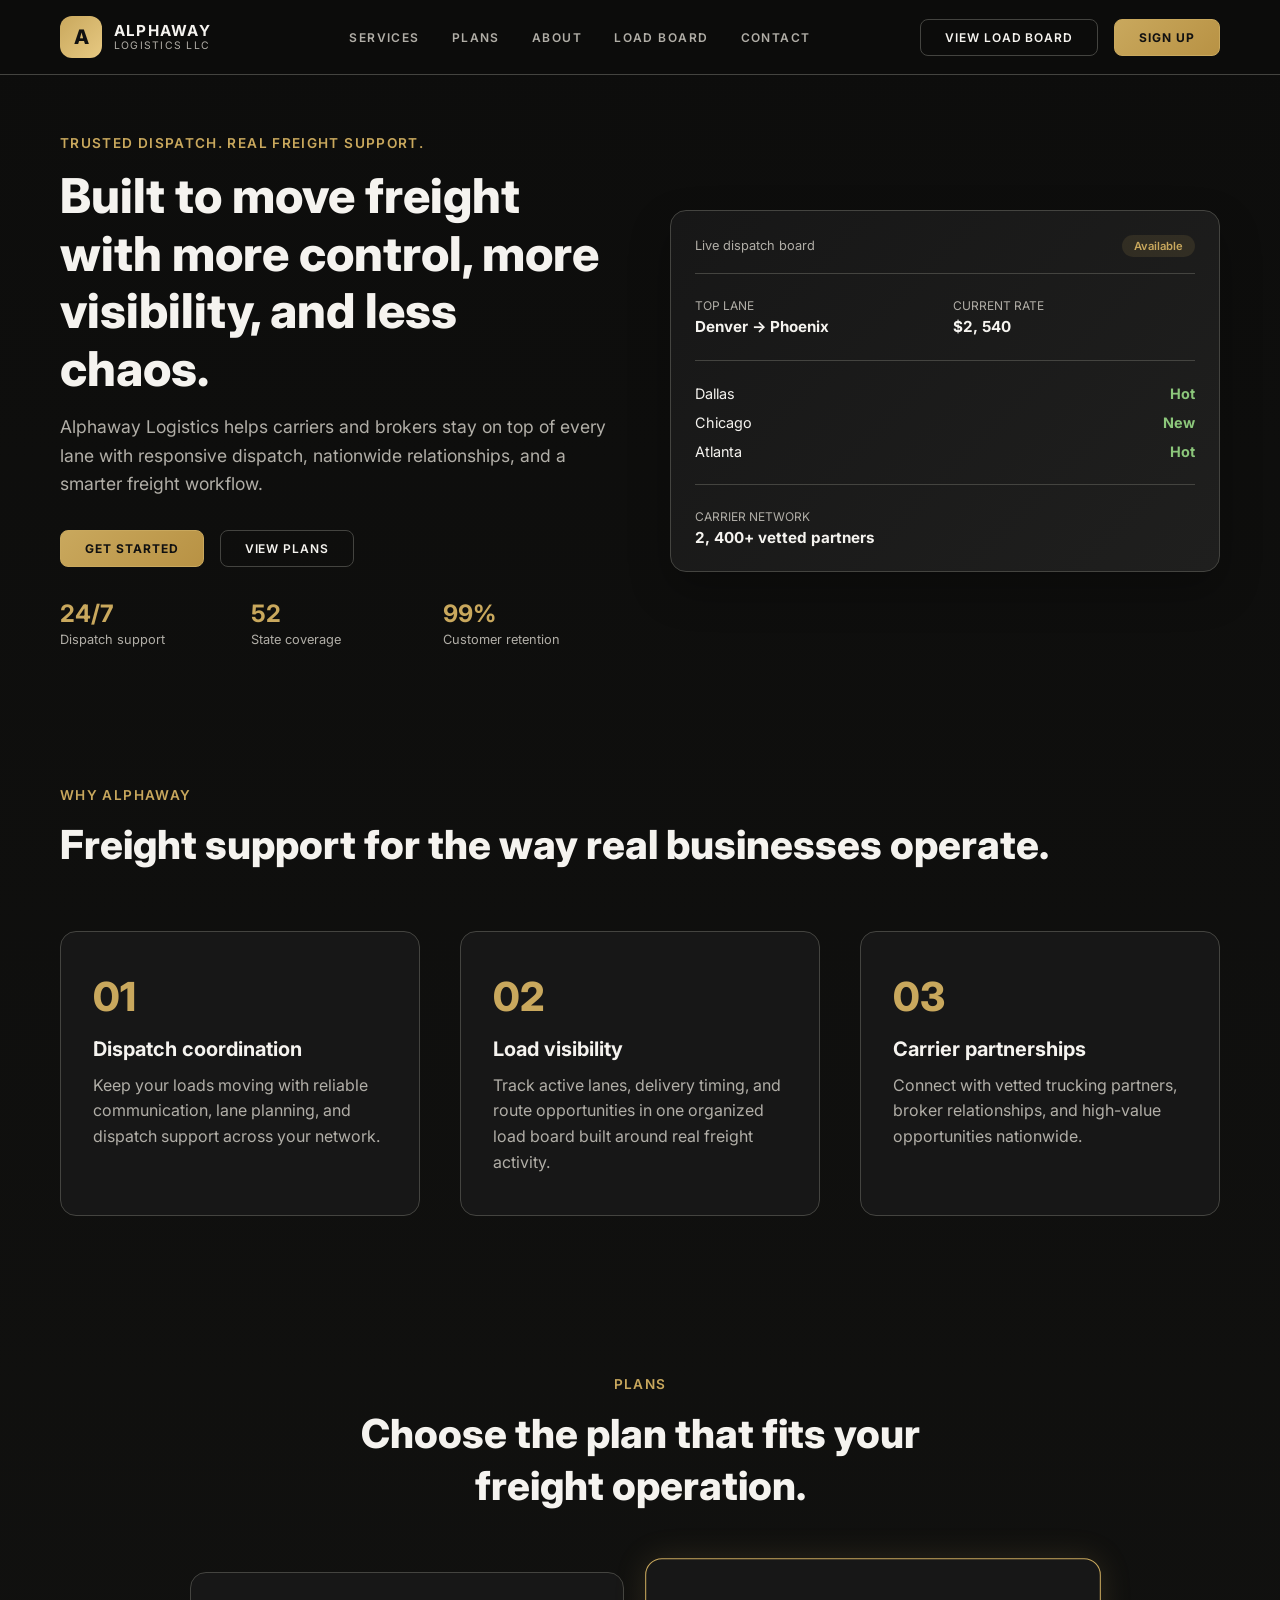
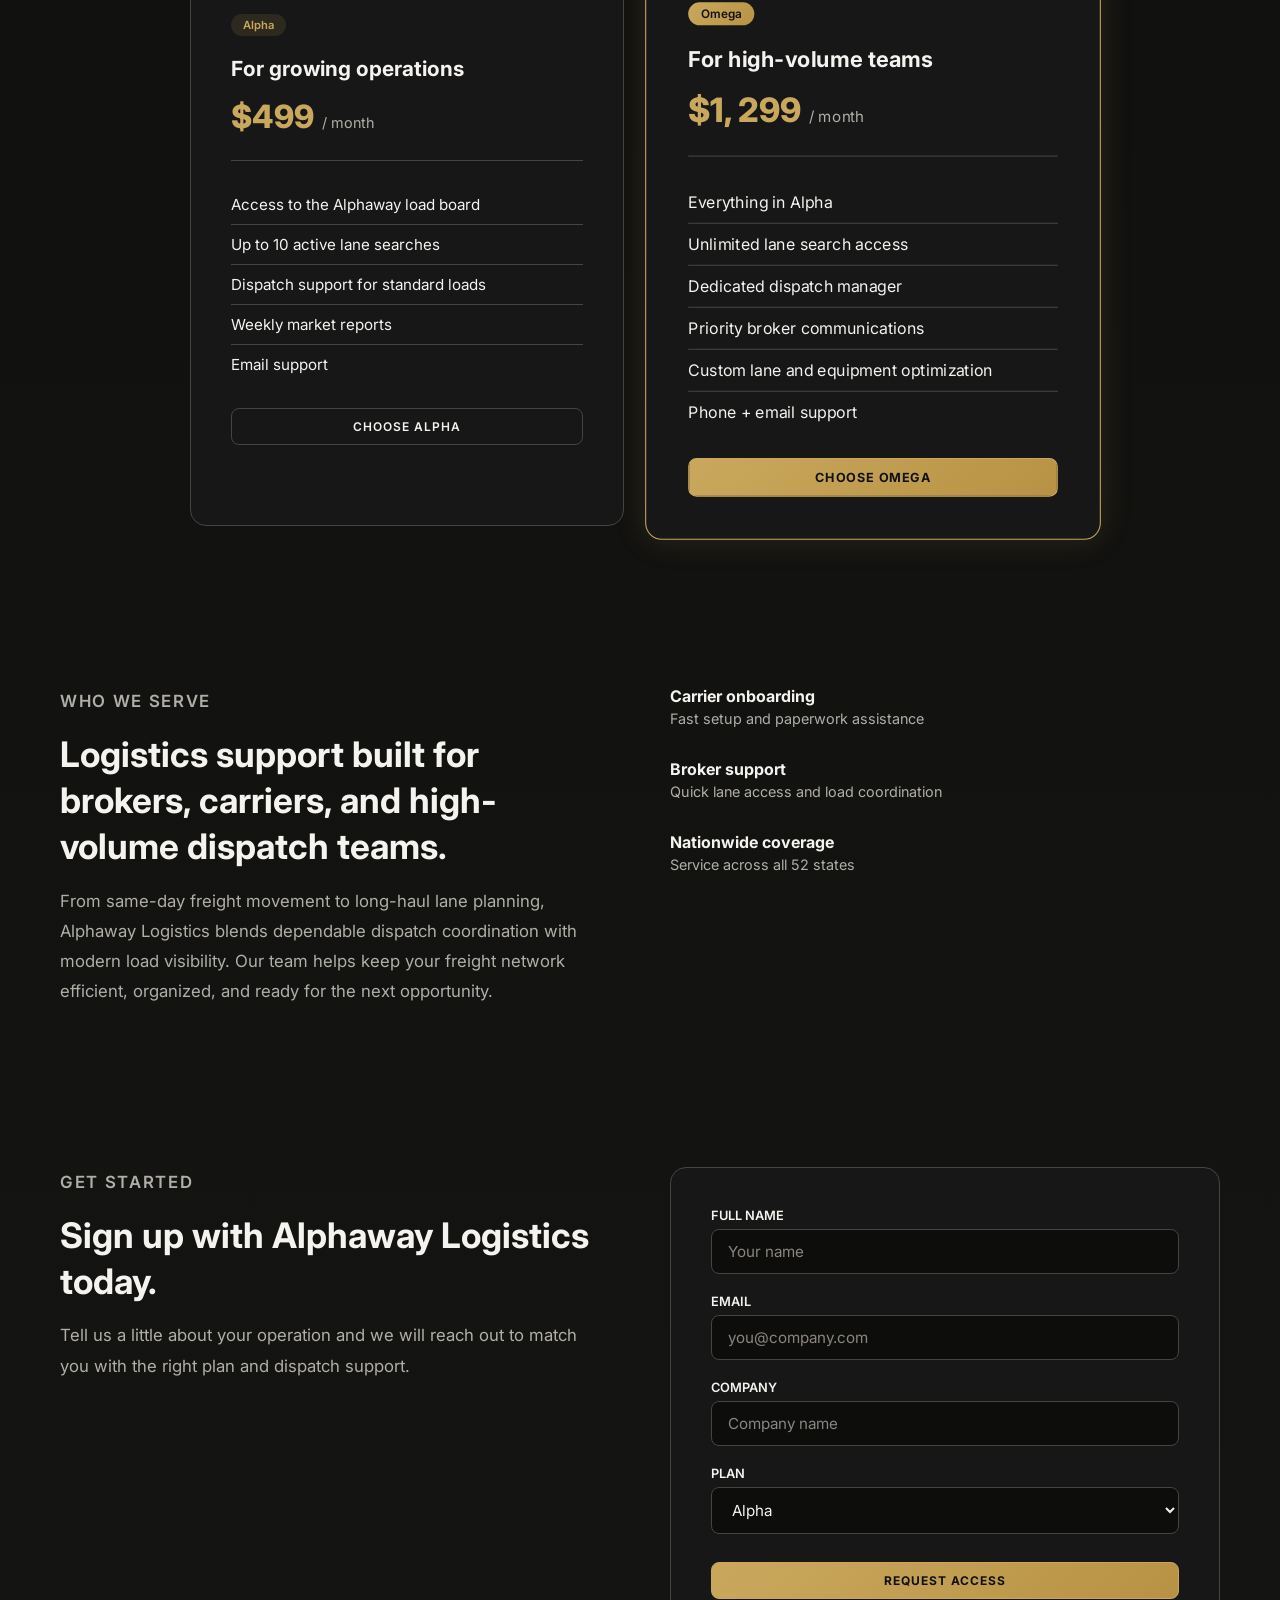
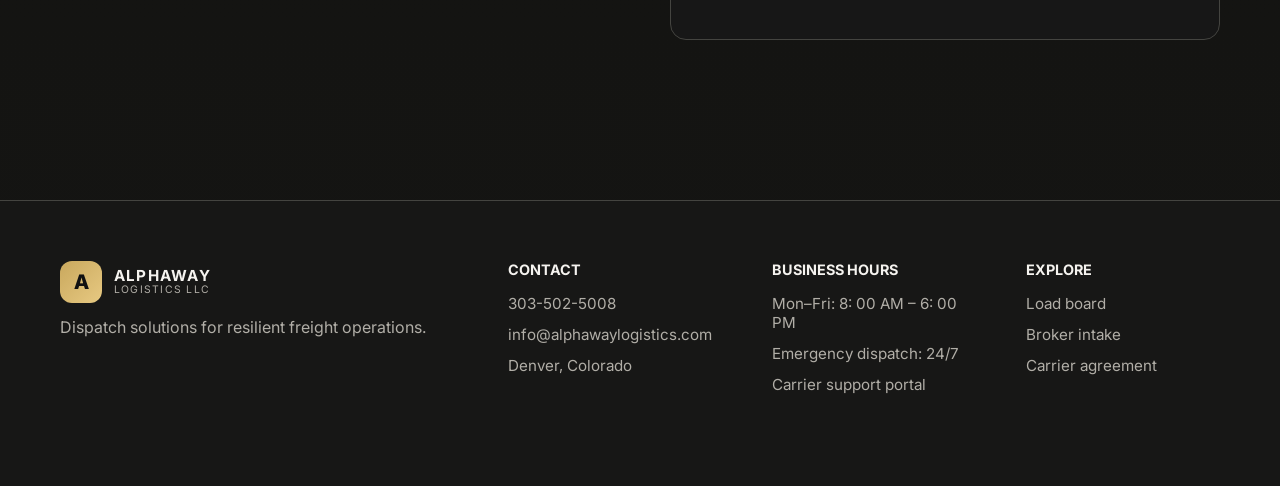
==== index.html @ 6afec43f "Initial commit: Alphaway Logistics website" ====
<!DOCTYPE html>
<html lang="en-US">
<head>
    <meta charset="UTF-8">
    <meta name="viewport" content="width=device-width, initial-scale=1">
    <meta name="description" content="Alphaway Logistics LLC helps carriers and brokers manage freight, dispatch support, and step-by-step onboarding.">
    <title>Alphaway Logistics LLC | Nationwide Freight &amp; Dispatch</title>
    <link rel="preconnect" href="https://fonts.googleapis.com/">
    <link rel="preconnect" href="https://fonts.gstatic.com/" crossorigin="">
    <link href="https://fonts.googleapis.com/css2?family=Inter:wght@300;400;500;600;700;800&display=swap" rel="stylesheet">
    <link rel="stylesheet" href="./css/style.css">
    <script src="./js/script.js" defer=""></script>
</head>
<body class="home-page">
    <header class="site-header">
        <div class="container nav-wrap">
            <a class="brand" href="/" aria-label="Alphaway Home">
                <span class="brand-mark">A</span>
                <span class="brand-copy">
                    <span class="brand-name">Alphaway</span>
                    <small>Logistics LLC</small>
                </span>
            </a>

            <nav class="site-nav" aria-label="Main site navigation">
                <a href="#services">Services</a>
                <a href="#plans">Plans</a>
                <a href="#about">About</a>
                <a href="./loadboard.html">Load board</a>
                <a href="#contact">Contact</a>
            </nav>

            <div class="nav-actions">
                <a class="ghost-button" href="./loadboard.html">View load board</a>
                <a class="primary-button" href="#signup">Sign up</a>
            </div>
        </div>
    </header>

    <main>
        <section class="hero">
            <div class="container hero-grid">
                <div class="hero-copy">
                    <p class="eyebrow">Trusted dispatch. Real freight support.</p>
                    <h1>Built to move freight with more control, more visibility, and less chaos.</h1>
                    <p class="hero-subtitle">Alphaway Logistics helps carriers and brokers stay on top of every lane with responsive dispatch, nationwide relationships, and a smarter freight workflow.</p>
                    <div class="cta-row">
                        <a class="primary-button" href="#signup">Get started</a>
                        <a class="ghost-button" href="#plans">View plans</a>
                    </div>
                    <ul class="hero-metrics">
                        <li><strong>24/7</strong><span>Dispatch support</span></li>
                        <li><strong>52</strong><span>State coverage</span></li>
                        <li><strong>99%</strong><span>Customer retention</span></li>
                    </ul>
                </div>

                <div class="hero-panel">
                    <div class="panel-topbar">
                        <span>Live dispatch board</span>
                        <span class="status-pill">Available</span>
                    </div>
                    <div class="route-summary">
                        <div>
                            <span>Top lane</span>
                            <strong>Denver → Phoenix</strong>
                        </div>
                        <div>
                            <span>Current rate</span>
                            <strong>$2,
540</strong>
                        </div>
                    </div>
                    <div class="mini-lane-list">
                        <div><span>Dallas</span><strong>Hot</strong></div>
                        <div><span>Chicago</span><strong>New</strong></div>
                        <div><span>Atlanta</span><strong>Hot</strong></div>
                    </div>
                    <div class="panel-footer">
                        <span>Carrier network</span>
                        <strong>2,
400+ vetted partners</strong>
                    </div>
                </div>
            </div>
        </section>

        <section id="services" class="section-pad feature-section">
            <div class="container">
                <div class="section-heading">
                    <p class="eyebrow">Why Alphaway</p>
                    <h2>Freight support for the way real businesses operate.</h2>
                </div>

                <div class="feature-grid">
                    <article class="feature-card">
                        <div class="feature-icon">01</div>
                        <h3>Dispatch coordination</h3>
                        <p>Keep your loads moving with reliable communication, lane planning, and dispatch support across your network.</p>
                    </article>
                    <article class="feature-card">
                        <div class="feature-icon">02</div>
                        <h3>Load visibility</h3>
                        <p>Track active lanes, delivery timing, and route opportunities in one organized load board built around real freight activity.</p>
                    </article>
                    <article class="feature-card">
                        <div class="feature-icon">03</div>
                        <h3>Carrier partnerships</h3>
                        <p>Connect with vetted trucking partners, broker relationships, and high-value opportunities nationwide.</p>
                    </article>
                </div>
            </div>
        </section>

        <section id="plans" class="section-pad pricing-section">
            <div class="container">
                <div class="section-heading centered">
                    <p class="eyebrow">Plans</p>
                    <h2>Choose the plan that fits your freight operation.</h2>
                </div>

                <div class="pricing-grid">
                    <article class="pricing-card">
                        <div class="pricing-header">
                            <span class="plan-tag">Alpha</span>
                            <h3>For growing operations</h3>
                            <div class="price-row"><span class="price">$499</span><span class="period">/ month</span></div>
                        </div>
                        <ul>
                            <li>Access to the Alphaway load board</li>
                            <li>Up to 10 active lane searches</li>
                            <li>Dispatch support for standard loads</li>
                            <li>Weekly market reports</li>
                            <li>Email support</li>
                        </ul>
                        <a class="ghost-button wide" href="#signup">Choose Alpha</a>
                    </article>

                    <article class="pricing-card featured-plan">
                        <div class="pricing-header">
                            <span class="plan-tag featured-tag">Omega</span>
                            <h3>For high-volume teams</h3>
                            <div class="price-row"><span class="price">$1,
299</span><span class="period">/ month</span></div>
                        </div>
                        <ul>
                            <li>Everything in Alpha</li>
                            <li>Unlimited lane search access</li>
                            <li>Dedicated dispatch manager</li>
                            <li>Priority broker communications</li>
                            <li>Custom lane and equipment optimization</li>
                            <li>Phone + email support</li>
                        </ul>
                        <a class="primary-button wide" href="#signup">Choose Omega</a>
                    </article>
                </div>
            </div>
        </section>

        <section id="about" class="section-pad info-section">
            <div class="container split-grid">
                <div>
                    <p class="eyebrow">Who we serve</p>
                    <h2>Logistics support built for brokers, carriers, and high-volume dispatch teams.</h2>
                    <p>From same-day freight movement to long-haul lane planning, Alphaway Logistics blends dependable dispatch coordination with modern load visibility. Our team helps keep your freight network efficient, organized, and ready for the next opportunity.</p>
                </div>

                <div class="mini-list">
                    <div>
                        <strong>Carrier onboarding</strong>
                        <span>Fast setup and paperwork assistance</span>
                    </div>
                    <div>
                        <strong>Broker support</strong>
                        <span>Quick lane access and load coordination</span>
                    </div>
                    <div>
                        <strong>Nationwide coverage</strong>
                        <span>Service across all 52 states</span>
                    </div>
                </div>
            </div>
        </section>

        <section id="signup" class="section-pad signup-section">
            <div class="container signup-grid">
                <div class="signup-copy">
                    <p class="eyebrow">Get started</p>
                    <h2>Sign up with Alphaway Logistics today.</h2>
                    <p>Tell us a little about your operation and we will reach out to match you with the right plan and dispatch support.</p>
                </div>

                <form class="signup-form">
                    <label>
                        <span>Full name</span>
                        <input type="text" placeholder="Your name">
                    </label>
                    <label>
                        <span>Email</span>
                        <input type="email" placeholder="you@company.com">
                    </label>
                    <label>
                        <span>Company</span>
                        <input type="text" placeholder="Company name">
                    </label>
                    <label>
                        <span>Plan</span>
                        <select>
                            <option>Alpha</option>
                            <option>Omega</option>
                            <option>Not sure yet</option>
                        </select>
                    </label>
                    <button class="primary-button" type="submit">Request access</button>
                </form>
            </div>
        </section>
    </main>

    <footer id="contact" class="site-footer">
        <div class="container footer-grid">
            <div>
                <a class="brand" href="/" aria-label="Alphaway Home">
                    <span class="brand-mark">A</span>
                    <span class="brand-copy">
                        <span class="brand-name">Alphaway</span>
                        <small>Logistics LLC</small>
                    </span>
                </a>
                <p>Dispatch solutions for resilient freight operations.</p>
            </div>

            <div>
                <h3>Contact</h3>
                <ul>
                    <li><a href="tel:3035025008">303-502-5008</a></li>
                    <li><a href="mailto:info@alphawaylogistics.com">info@alphawaylogistics.com</a></li>
                    <li>Denver, Colorado</li>
                </ul>
            </div>

            <div>
                <h3>Business hours</h3>
                <ul>
                    <li>Mon–Fri: 8: 00 AM – 6: 00 PM</li>
                    <li>Emergency dispatch: 24/7</li>
                    <li><a href="./contact-portal.html">Carrier support portal</a></li>
                </ul>
            </div>

            <div>
                <h3>Explore</h3>
                <ul>
                    <li><a href="./loadboard.html">Load board</a></li>
                    <li><a href="./broker-intake.html">Broker intake</a></li>
                    <li><a href="./carrier-agreement.html">Carrier agreement</a></li>
                </ul>
            </div>
        </div>
    </footer>
</body>
</html>
---- css/style.css ----
:root {
    --bg: #0d0d0c;
    --bg-2: #171716;
    --panel: #171717;
    --panel-alt: #1f1f1e;
    --panel-soft: #242421;
    --line: #444440;
    --text: #f5f3ef;
    --muted: #b1aea7;
    --muted-2: #8a857f;
    --accent: #c9a85d;
    --accent-strong: #b89244;
    --accent-soft: rgba(201, 168, 93, 0.12);
    --success: #8cc77b;
    --shadow: 0 18px 40px rgba(0, 0, 0, 0.28);
}

* {
    box-sizing: border-box;
}

html {
    scroll-behavior: smooth;
}

body {
    margin: 0;
    font-family: 'Inter', sans-serif;
    background: linear-gradient(180deg, #0d0d0c 0%, #151513 100%);
    color: var(--text);
}

button,
input,
select {
    font: inherit;
}

a {
    color: inherit;
    text-decoration: none;
}

.container {
    max-width: 1200px;
    margin: 0 auto;
    padding: 0 20px;
}

/* Header & Navigation */
.site-header {
    position: sticky;
    top: 0;
    z-index: 100;
    background: rgba(13, 13, 12, 0.95);
    border-bottom: 1px solid var(--line);
    backdrop-filter: blur(10px);
}

.nav-wrap {
    display: flex;
    align-items: center;
    justify-content: space-between;
    gap: 40px;
    padding: 16px 20px;
}

.brand {
    display: flex;
    align-items: center;
    gap: 12px;
    min-width: 180px;
    flex-shrink: 0;
}

.brand-mark {
    width: 42px;
    height: 42px;
    display: grid;
    place-items: center;
    border-radius: 12px;
    background: linear-gradient(135deg, var(--accent), #e7c982);
    color: #111111;
    font-size: 1.25rem;
    font-weight: 800;
    flex-shrink: 0;
}

.brand-copy {
    display: flex;
    flex-direction: column;
    line-height: 1.1;
}

.brand-name {
    font-size: 0.95rem;
    font-weight: 700;
    letter-spacing: 0.08em;
    text-transform: uppercase;
}

.brand-copy small {
    font-size: 0.65rem;
    color: var(--muted);
    letter-spacing: 0.12em;
    text-transform: uppercase;
}

.site-nav {
    display: flex;
    gap: 32px;
    flex: 1;
    justify-content: center;
}

.site-nav a {
    font-size: 0.75rem;
    font-weight: 600;
    letter-spacing: 0.12em;
    text-transform: uppercase;
    color: var(--muted);
    transition: color 0.3s ease;
}

.site-nav a:hover {
    color: var(--text);
}

.nav-actions {
    display: flex;
    gap: 16px;
    flex-shrink: 0;
}

/* Buttons */
.ghost-button,
.primary-button {
    padding: 10px 24px;
    border: 1px solid var(--line);
    border-radius: 8px;
    font-size: 0.75rem;
    font-weight: 600;
    letter-spacing: 0.08em;
    text-transform: uppercase;
    cursor: pointer;
    transition: all 0.3s ease;
    display: inline-block;
    text-align: center;
}

.ghost-button {
    background: transparent;
    color: var(--text);
}

.ghost-button:hover {
    background: var(--panel);
    border-color: var(--accent);
}

.primary-button {
    background: linear-gradient(135deg, var(--accent), var(--accent-strong));
    color: #111111;
    border-color: var(--accent);
    font-weight: 700;
}

.primary-button:hover {
    transform: translateY(-2px);
    box-shadow: 0 8px 24px rgba(201, 168, 93, 0.25);
}

.primary-button.wide,
.ghost-button.wide {
    width: 100%;
    display: block;
}

/* Hero Section */
.hero {
    padding: 60px 0;
}

.hero-grid {
    display: grid;
    grid-template-columns: 1fr 1fr;
    gap: 60px;
    align-items: center;
}

.hero-copy h1 {
    font-size: 3rem;
    line-height: 1.2;
    margin: 16px 0;
    font-weight: 800;
}

.eyebrow {
    font-size: 0.85rem;
    color: var(--accent);
    font-weight: 600;
    letter-spacing: 0.1em;
    text-transform: uppercase;
    margin: 0 0 8px 0;
}

.hero-subtitle {
    font-size: 1.1rem;
    color: var(--muted);
    line-height: 1.6;
    margin: 16px 0;
}

.cta-row {
    display: flex;
    gap: 16px;
    margin: 32px 0;
}

.hero-metrics {
    list-style: none;
    padding: 0;
    margin: 32px 0 0 0;
    display: grid;
    grid-template-columns: repeat(3, 1fr);
    gap: 24px;
}

.hero-metrics li {
    display: flex;
    flex-direction: column;
    gap: 4px;
}

.hero-metrics strong {
    font-size: 1.5rem;
    color: var(--accent);
}

.hero-metrics span {
    font-size: 0.8rem;
    color: var(--muted);
}

/* Hero Panel */
.hero-panel {
    background: linear-gradient(135deg, var(--panel) 0%, var(--panel-alt) 100%);
    border: 1px solid var(--line);
    border-radius: 16px;
    padding: 24px;
    box-shadow: var(--shadow);
}

.panel-topbar {
    display: flex;
    justify-content: space-between;
    align-items: center;
    margin-bottom: 24px;
    padding-bottom: 16px;
    border-bottom: 1px solid var(--line);
    font-size: 0.8rem;
    color: var(--muted);
}

.status-pill {
    background: var(--accent-soft);
    color: var(--accent);
    padding: 4px 12px;
    border-radius: 20px;
    font-weight: 600;
    font-size: 0.7rem;
}

.route-summary {
    display: grid;
    grid-template-columns: 1fr 1fr;
    gap: 16px;
    margin-bottom: 24px;
    padding-bottom: 24px;
    border-bottom: 1px solid var(--line);
}

.route-summary div {
    display: flex;
    flex-direction: column;
    gap: 4px;
}

.route-summary span {
    font-size: 0.75rem;
    color: var(--muted);
    text-transform: uppercase;
}

.route-summary strong {
    font-size: 0.95rem;
}

.mini-lane-list {
    display: flex;
    flex-direction: column;
    gap: 12px;
    margin-bottom: 24px;
    padding-bottom: 24px;
    border-bottom: 1px solid var(--line);
}

.mini-lane-list div {
    display: flex;
    justify-content: space-between;
    align-items: center;
    font-size: 0.9rem;
}

.mini-lane-list strong {
    color: var(--success);
}

.panel-footer {
    display: flex;
    flex-direction: column;
    gap: 4px;
}

.panel-footer span {
    font-size: 0.75rem;
    color: var(--muted);
    text-transform: uppercase;
}

.panel-footer strong {
    font-size: 0.95rem;
}

/* Feature Section */
.section-pad {
    padding: 80px 0;
}

.section-heading {
    margin-bottom: 60px;
}

.section-heading h2 {
    font-size: 2.5rem;
    line-height: 1.3;
    margin: 16px 0 0 0;
    font-weight: 800;
}

.section-heading.centered {
    text-align: center;
    max-width: 600px;
    margin-left: auto;
    margin-right: auto;
}

.feature-grid {
    display: grid;
    grid-template-columns: repeat(auto-fit, minmax(300px, 1fr));
    gap: 40px;
}

.feature-card {
    background: var(--panel);
    border: 1px solid var(--line);
    border-radius: 16px;
    padding: 40px 32px;
    transition: all 0.3s ease;
}

.feature-card:hover {
    border-color: var(--accent);
    transform: translateY(-4px);
}

.feature-icon {
    font-size: 2.5rem;
    font-weight: 800;
    color: var(--accent);
    margin-bottom: 16px;
}

.feature-card h3 {
    font-size: 1.25rem;
    margin: 0 0 12px 0;
}

.feature-card p {
    color: var(--muted);
    line-height: 1.6;
    margin: 0;
}

/* Pricing Section */
.pricing-grid {
    display: grid;
    grid-template-columns: repeat(auto-fit, minmax(320px, 1fr));
    gap: 32px;
    max-width: 900px;
    margin: 0 auto;
}

.pricing-card {
    background: var(--panel);
    border: 1px solid var(--line);
    border-radius: 16px;
    padding: 40px;
    transition: all 0.3s ease;
}

.pricing-card.featured-plan {
    border-color: var(--accent);
    transform: scale(1.05);
    box-shadow: 0 0 30px rgba(201, 168, 93, 0.15);
}

.pricing-card:hover {
    border-color: var(--accent);
}

.pricing-header {
    margin-bottom: 24px;
    padding-bottom: 24px;
    border-bottom: 1px solid var(--line);
}

.plan-tag {
    display: inline-block;
    background: var(--accent-soft);
    color: var(--accent);
    padding: 4px 12px;
    border-radius: 20px;
    font-size: 0.7rem;
    font-weight: 600;
    margin-bottom: 12px;
}

.featured-tag {
    background: linear-gradient(135deg, var(--accent), var(--accent-strong));
    color: #111111;
}

.pricing-card h3 {
    font-size: 1.3rem;
    margin: 8px 0;
}

.price-row {
    display: flex;
    align-items: baseline;
    gap: 8px;
    margin-top: 16px;
}

.price {
    font-size: 2rem;
    font-weight: 800;
    color: var(--accent);
}

.period {
    color: var(--muted);
    font-size: 0.9rem;
}

.pricing-card ul {
    list-style: none;
    padding: 0;
    margin: 0 0 24px 0;
}

.pricing-card li {
    padding: 10px 0;
    border-bottom: 1px solid var(--line);
    font-size: 0.95rem;
    color: var(--text);
}

.pricing-card li:last-child {
    border-bottom: none;
}

/* Info Section */
.split-grid {
    display: grid;
    grid-template-columns: 1fr 1fr;
    gap: 60px;
    align-items: start;
}

.split-grid h2 {
    font-size: 2.2rem;
    line-height: 1.3;
    margin: 16px 0;
}

.split-grid p {
    color: var(--muted);
    line-height: 1.8;
    margin: 0;
    font-size: 1.05rem;
}

.mini-list {
    display: flex;
    flex-direction: column;
    gap: 32px;
}

.mini-list div {
    display: flex;
    flex-direction: column;
    gap: 4px;
}

.mini-list strong {
    font-size: 1rem;
    color: var(--text);
}

.mini-list span {
    font-size: 0.9rem;
    color: var(--muted);
}

/* Signup Section */
.signup-grid {
    display: grid;
    grid-template-columns: 1fr 1fr;
    gap: 60px;
    align-items: start;
}

.signup-copy h2 {
    font-size: 2.2rem;
    line-height: 1.3;
    margin: 16px 0;
}

.signup-copy p {
    color: var(--muted);
    line-height: 1.8;
    margin: 0;
    font-size: 1.05rem;
}

.signup-form {
    display: flex;
    flex-direction: column;
    gap: 20px;
    background: var(--panel);
    border: 1px solid var(--line);
    border-radius: 16px;
    padding: 40px;
}

.signup-form label {
    display: flex;
    flex-direction: column;
    gap: 6px;
}

.signup-form span {
    font-size: 0.8rem;
    font-weight: 600;
    text-transform: uppercase;
    color: var(--text);
}

.signup-form input,
.signup-form select {
    background: var(--bg);
    border: 1px solid var(--line);
    border-radius: 8px;
    padding: 12px 16px;
    color: var(--text);
    font-size: 0.95rem;
    transition: all 0.3s ease;
}

.signup-form input:focus,
.signup-form select:focus {
    outline: none;
    border-color: var(--accent);
    box-shadow: 0 0 0 3px rgba(201, 168, 93, 0.1);
}

.signup-form input::placeholder {
    color: var(--muted-2);
}

.signup-form button {
    margin-top: 8px;
}

/* Footer */
.site-footer {
    background: var(--bg-2);
    border-top: 1px solid var(--line);
    padding: 60px 0 40px;
    margin-top: 80px;
}

.footer-grid {
    display: grid;
    grid-template-columns: 2fr 1fr 1fr 1fr;
    gap: 60px;
    margin-bottom: 40px;
}

.site-footer h3 {
    font-size: 0.9rem;
    font-weight: 700;
    text-transform: uppercase;
    margin: 0 0 16px 0;
}

.site-footer ul {
    list-style: none;
    padding: 0;
    margin: 0;
}

.site-footer li {
    margin-bottom: 12px;
    font-size: 0.95rem;
    color: var(--muted);
}

.site-footer a {
    transition: color 0.3s ease;
}

.site-footer a:hover {
    color: var(--accent);
}

.site-footer p {
    color: var(--muted);
    line-height: 1.6;
    margin: 12px 0 0 0;
}

/* Responsive */
@media (max-width: 768px) {
    .nav-wrap {
        flex-wrap: wrap;
        gap: 16px;
    }

    .site-nav {
        order: 3;
        flex-basis: 100%;
        gap: 16px;
        justify-content: flex-start;
    }

    .nav-actions {
        flex-basis: 100%;
        order: 4;
    }

    .hero-grid {
        grid-template-columns: 1fr;
        gap: 40px;
    }

    .hero-copy h1 {
        font-size: 2rem;
    }

    .cta-row {
        flex-direction: column;
    }

    .hero-metrics {
        grid-template-columns: 1fr;
    }

    .split-grid,
    .signup-grid,
    .footer-grid {
        grid-template-columns: 1fr;
        gap: 40px;
    }

    .pricing-card.featured-plan {
        transform: scale(1);
    }

    .section-heading h2 {
        font-size: 1.8rem;
    }

    .split-grid h2,
    .signup-copy h2 {
        font-size: 1.8rem;
    }
}
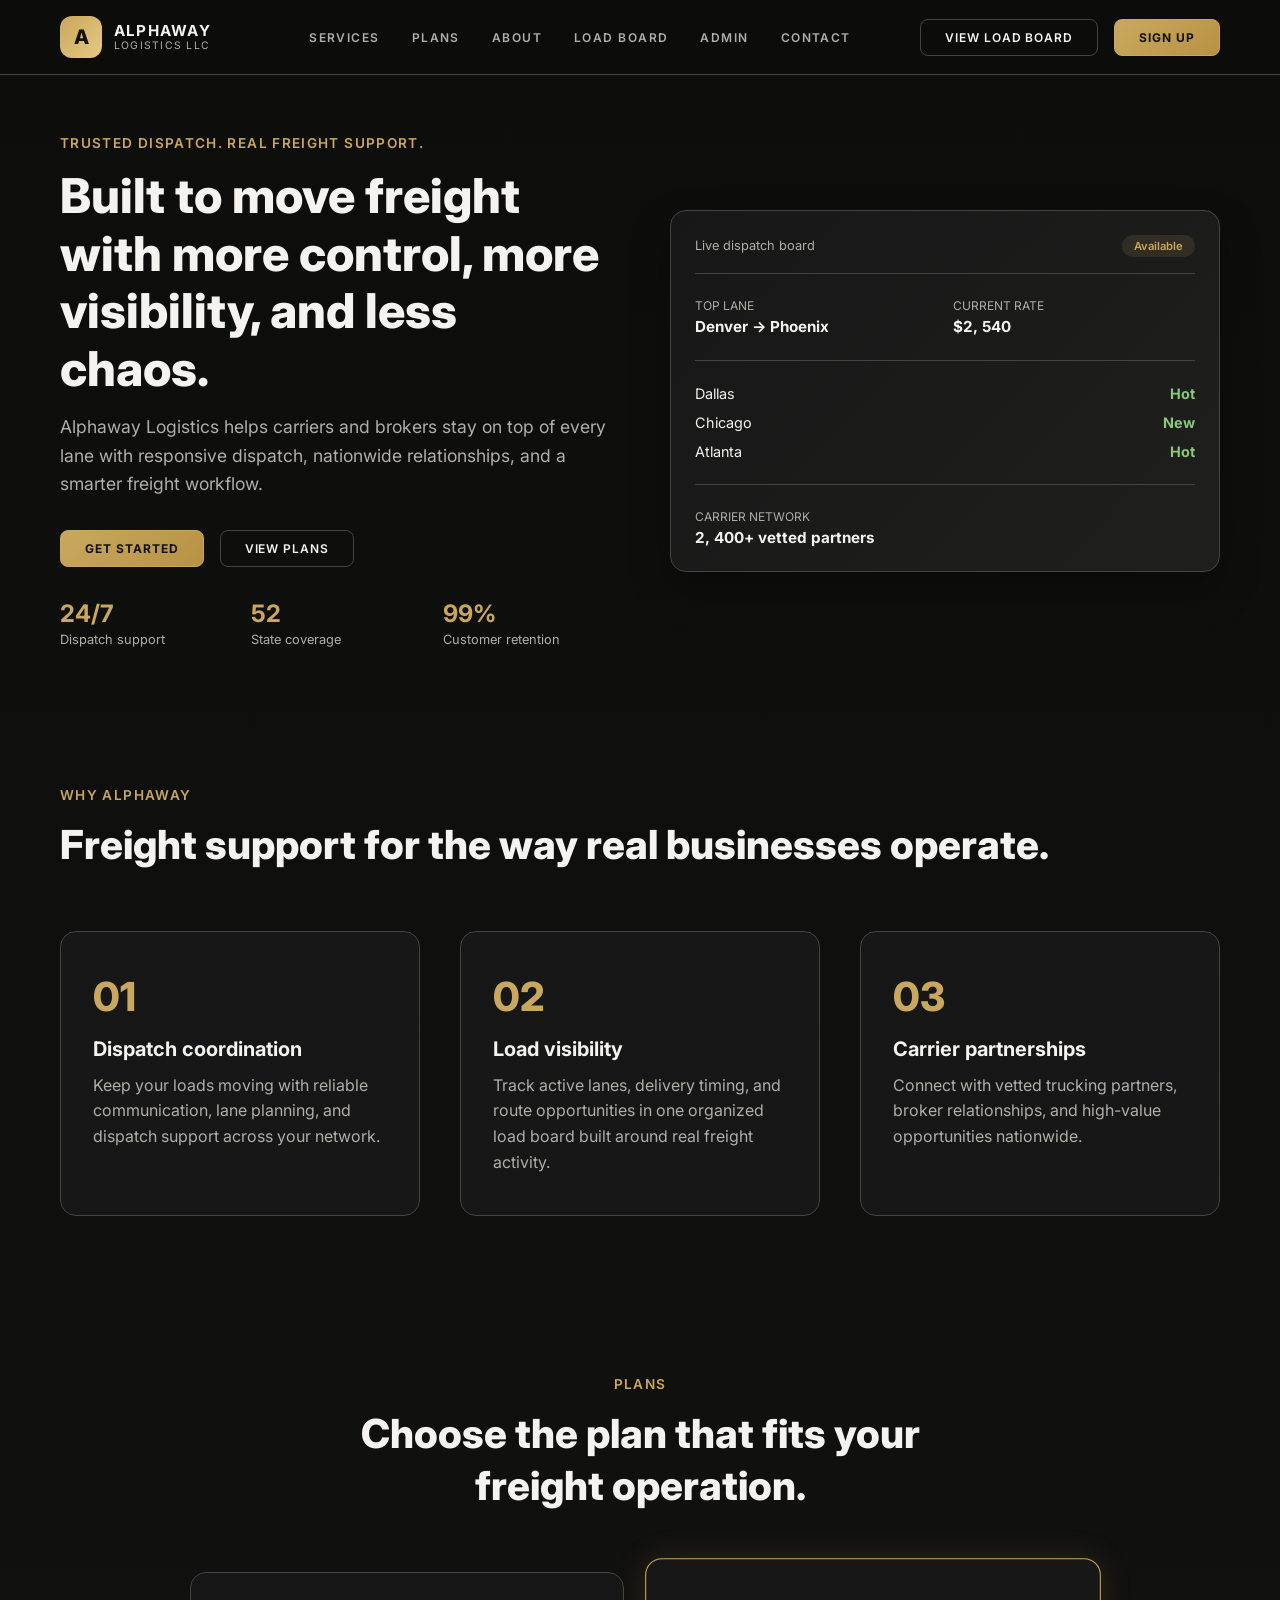
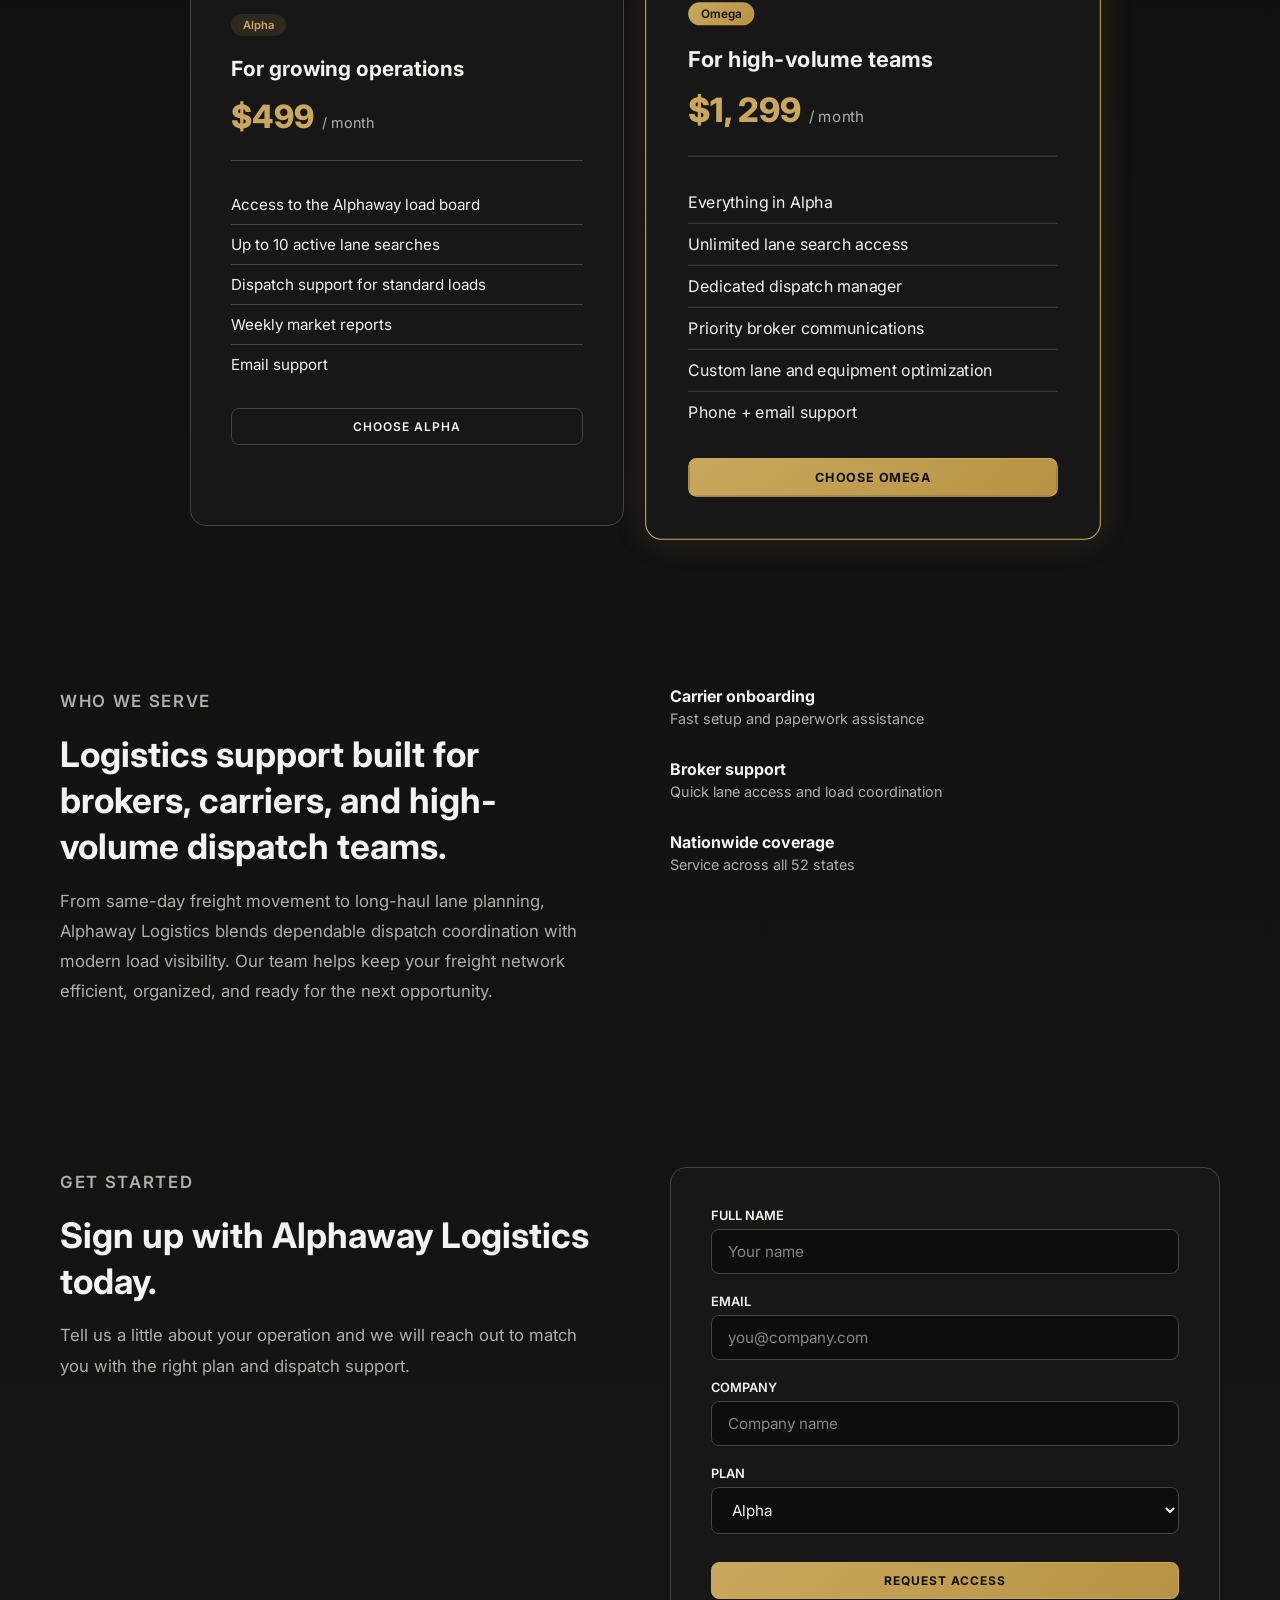
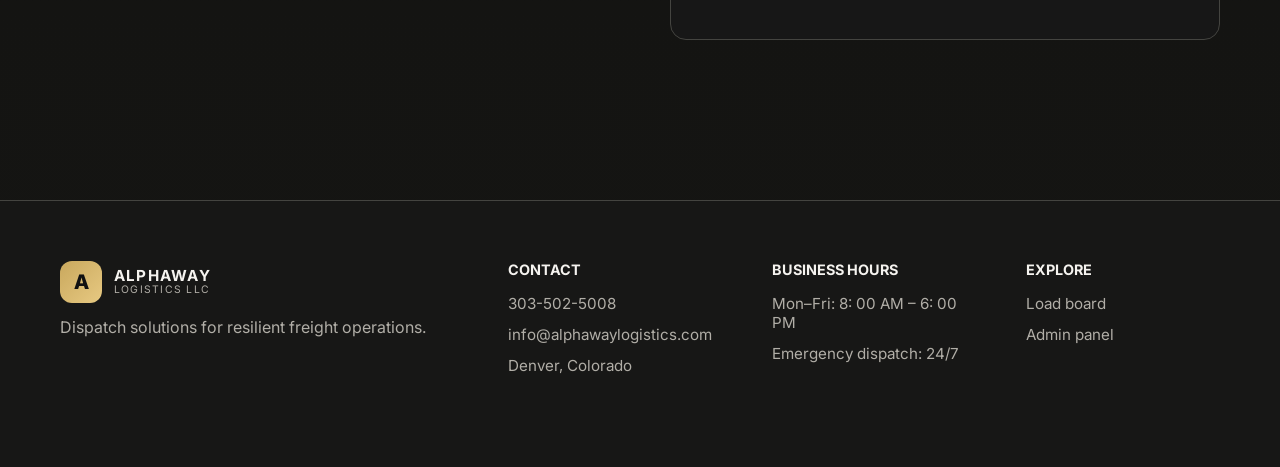
==== commit 2485bd42: "Fix homepage and all links: remove line breaks in prices, add admin navigation, fix footer links" ====
--- a/index.html
+++ b/index.html
@@ -27,6 +27,7 @@
                 <a href="#plans">Plans</a>
                 <a href="#about">About</a>
                 <a href="./loadboard.html">Load board</a>
+                <a href="./admin.html">Admin</a>
                 <a href="#contact">Contact</a>
             </nav>
 
@@ -244,7 +245,6 @@
                 <ul>
                     <li>Mon–Fri: 8: 00 AM – 6: 00 PM</li>
                     <li>Emergency dispatch: 24/7</li>
-                    <li><a href="./contact-portal.html">Carrier support portal</a></li>
                 </ul>
             </div>
 
@@ -252,8 +252,7 @@
                 <h3>Explore</h3>
                 <ul>
                     <li><a href="./loadboard.html">Load board</a></li>
-                    <li><a href="./broker-intake.html">Broker intake</a></li>
-                    <li><a href="./carrier-agreement.html">Carrier agreement</a></li>
+                    <li><a href="./admin.html">Admin panel</a></li>
                 </ul>
             </div>
         </div>
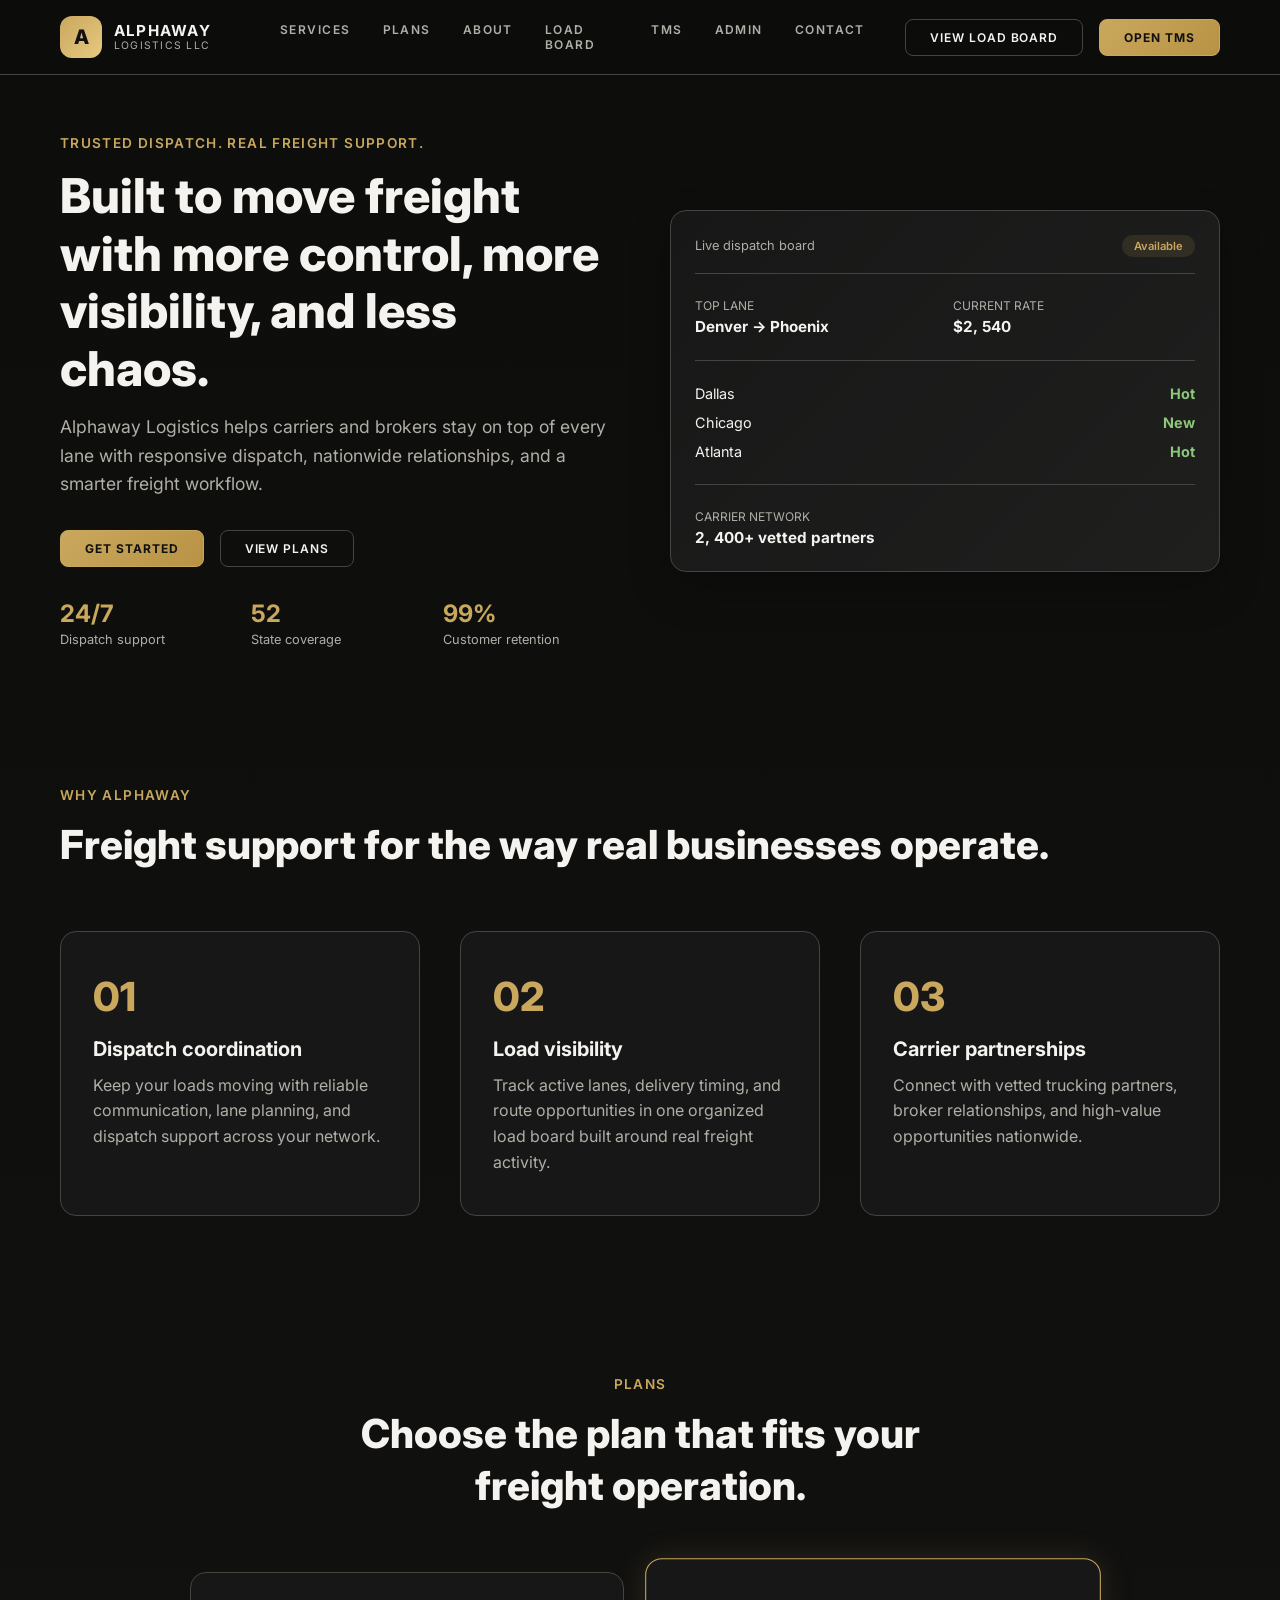
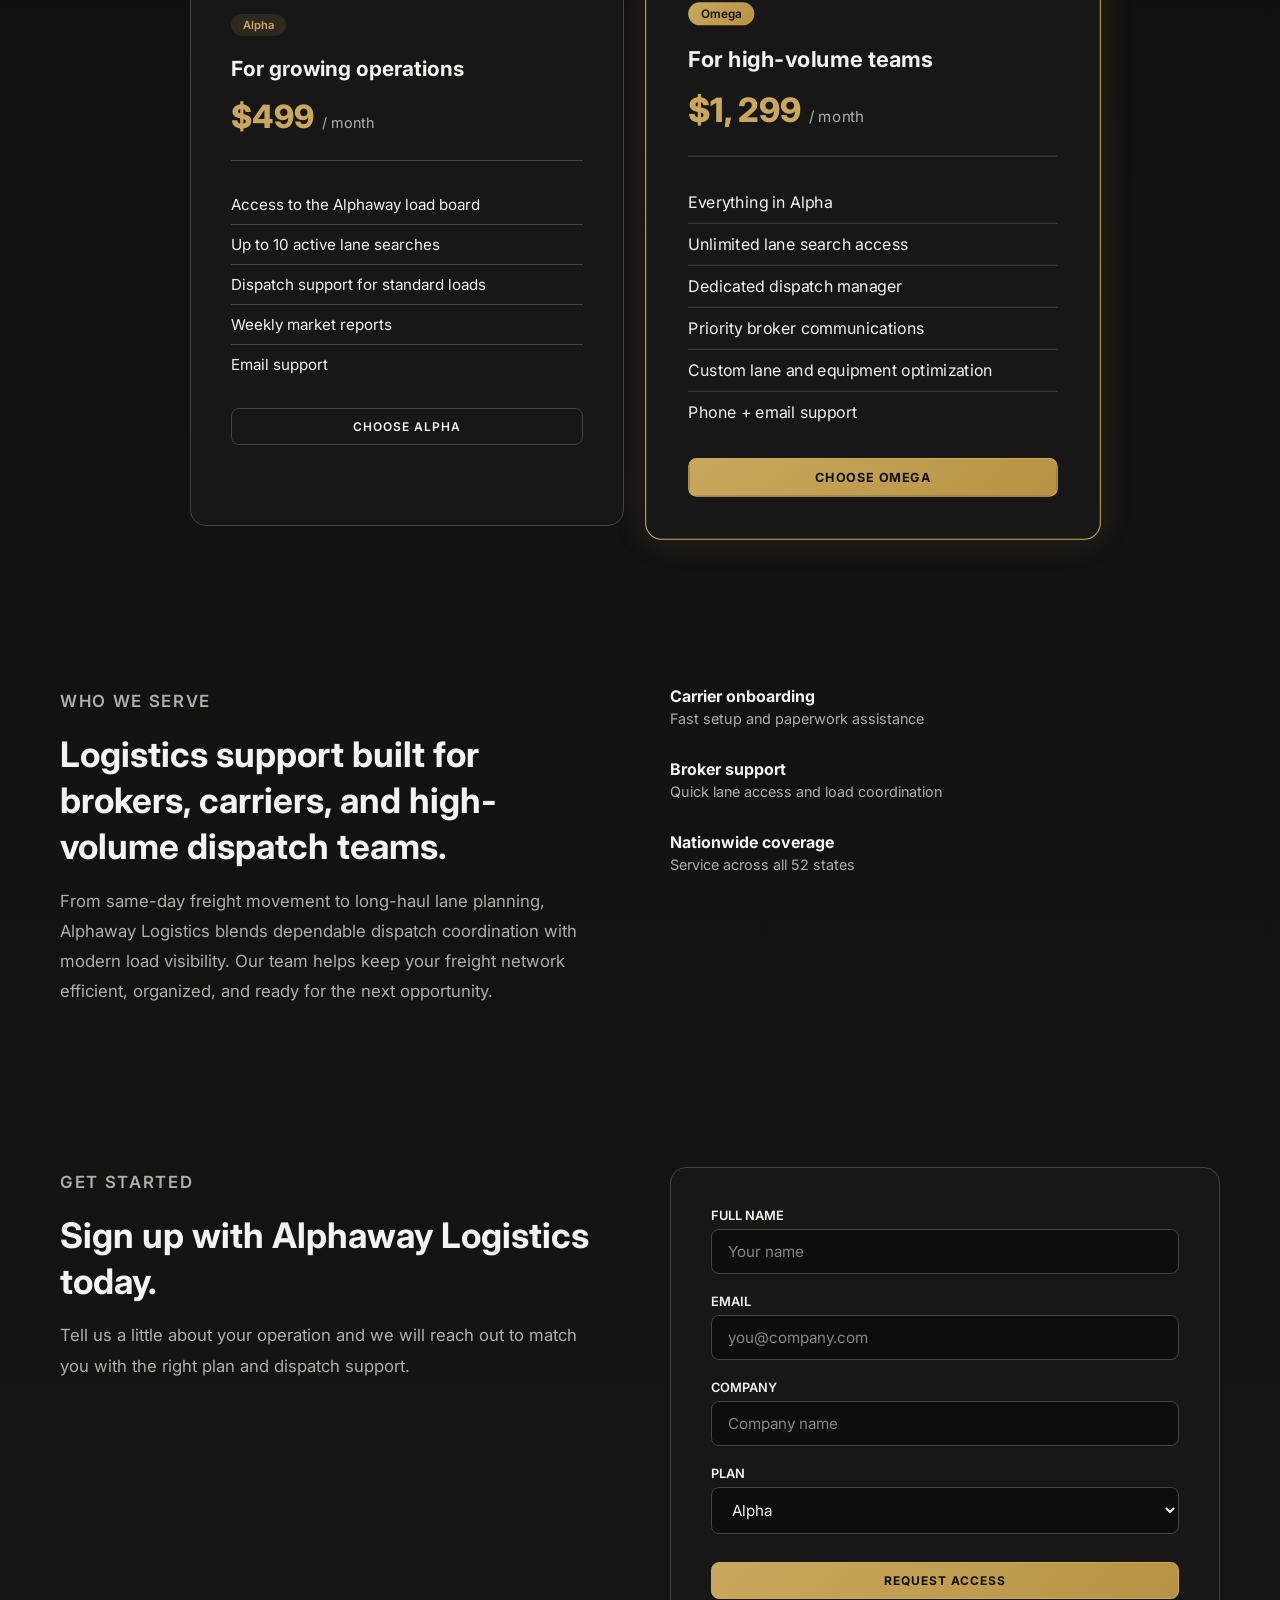
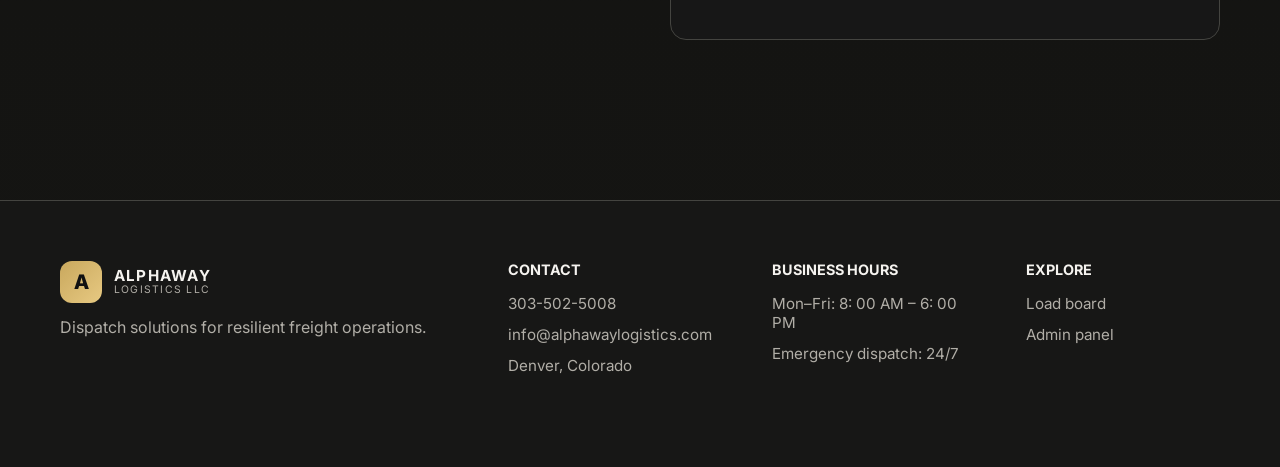
==== commit bbfb8882: "Add TMS dashboard and fix site navigation" ====
--- a/index.html
+++ b/index.html
@@ -27,13 +27,14 @@
                 <a href="#plans">Plans</a>
                 <a href="#about">About</a>
                 <a href="./loadboard.html">Load board</a>
+                <a href="./tms.html">TMS</a>
                 <a href="./admin.html">Admin</a>
                 <a href="#contact">Contact</a>
             </nav>
 
             <div class="nav-actions">
                 <a class="ghost-button" href="./loadboard.html">View load board</a>
-                <a class="primary-button" href="#signup">Sign up</a>
+                <a class="primary-button" href="./tms.html">Open TMS</a>
             </div>
         </div>
     </header>
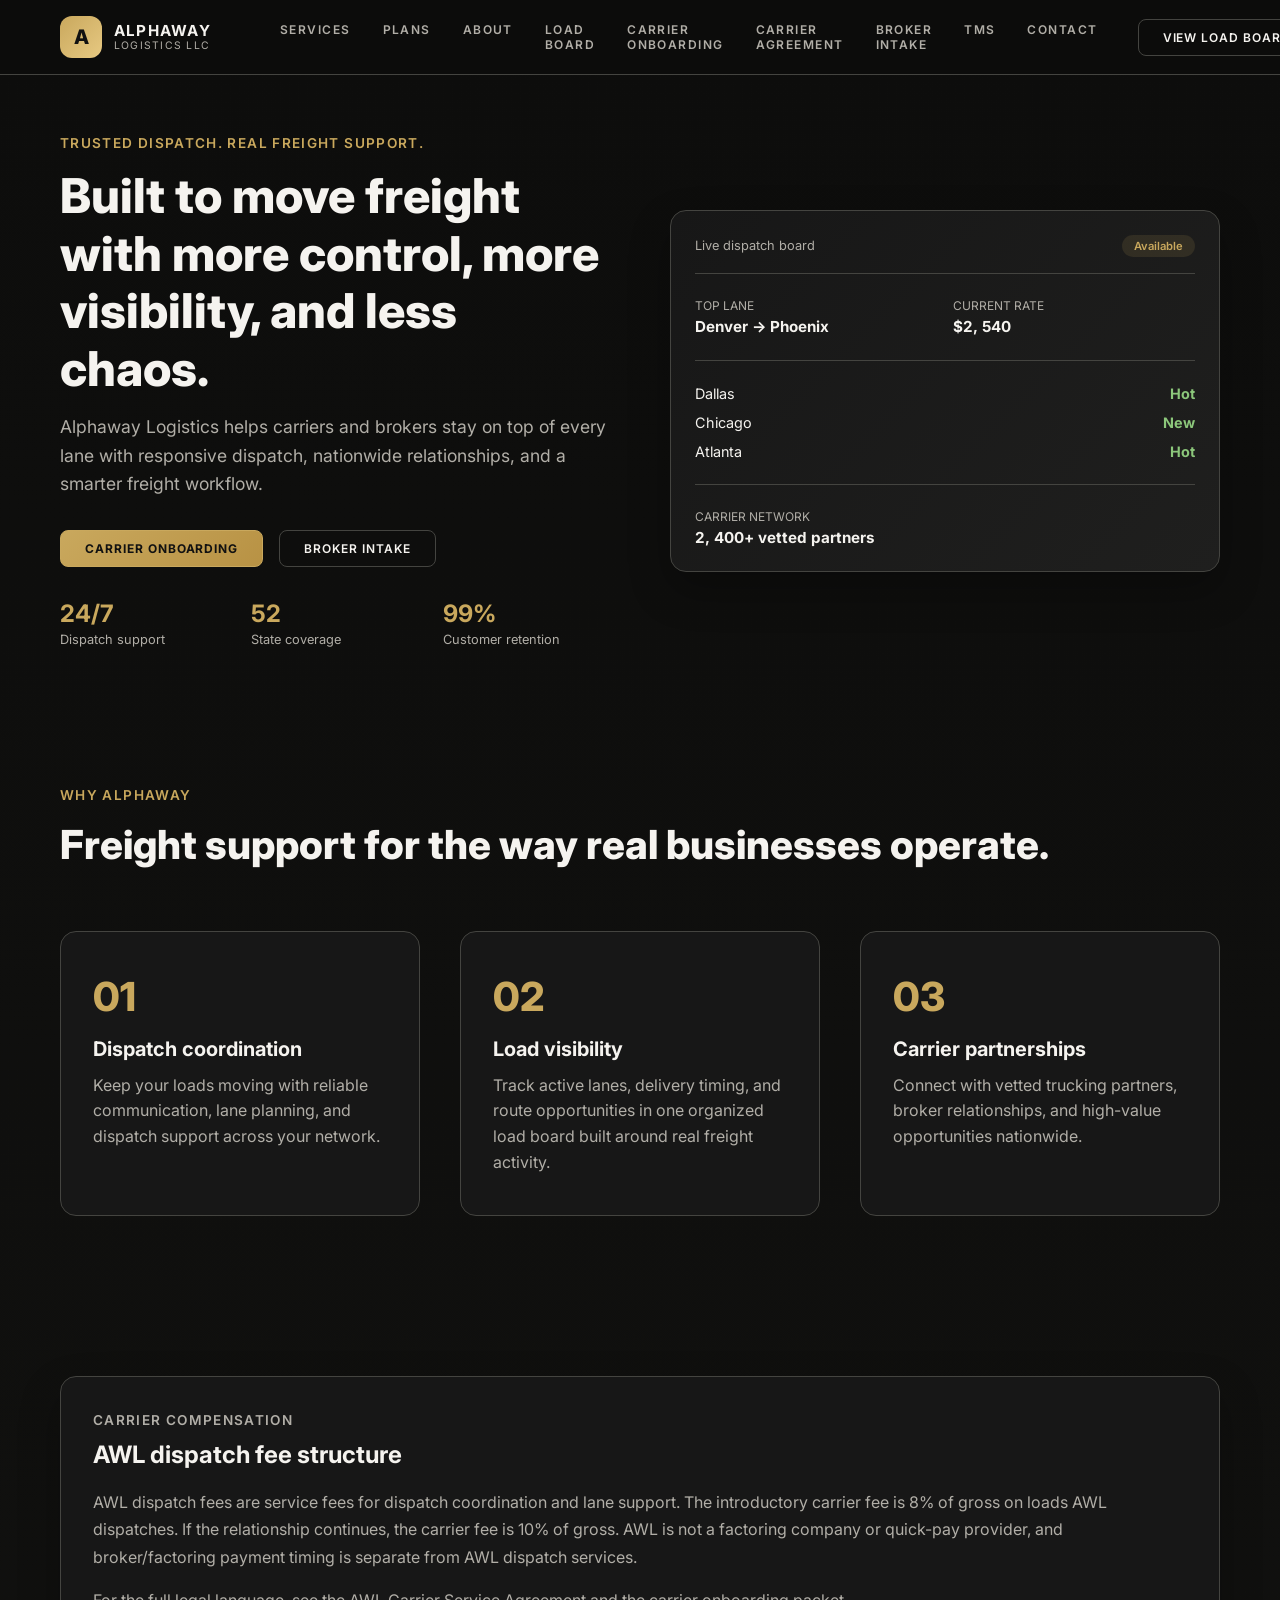
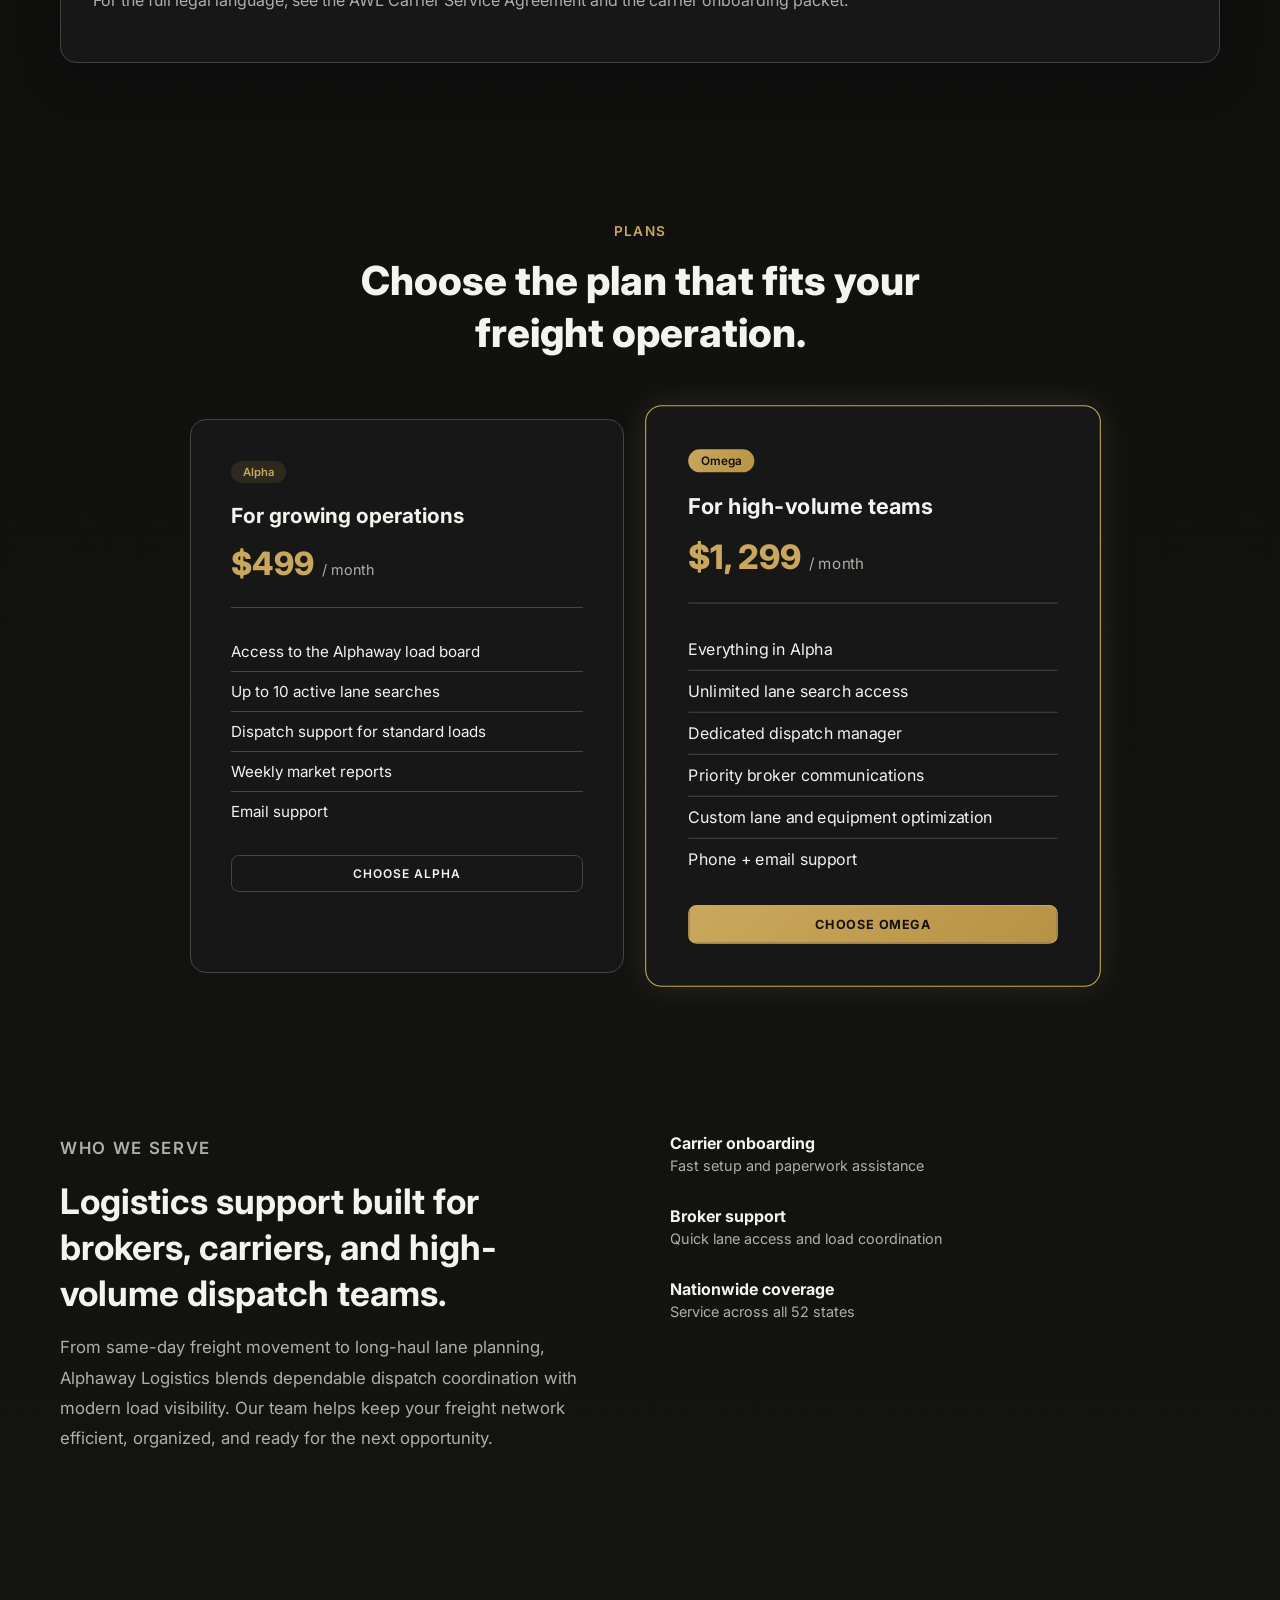
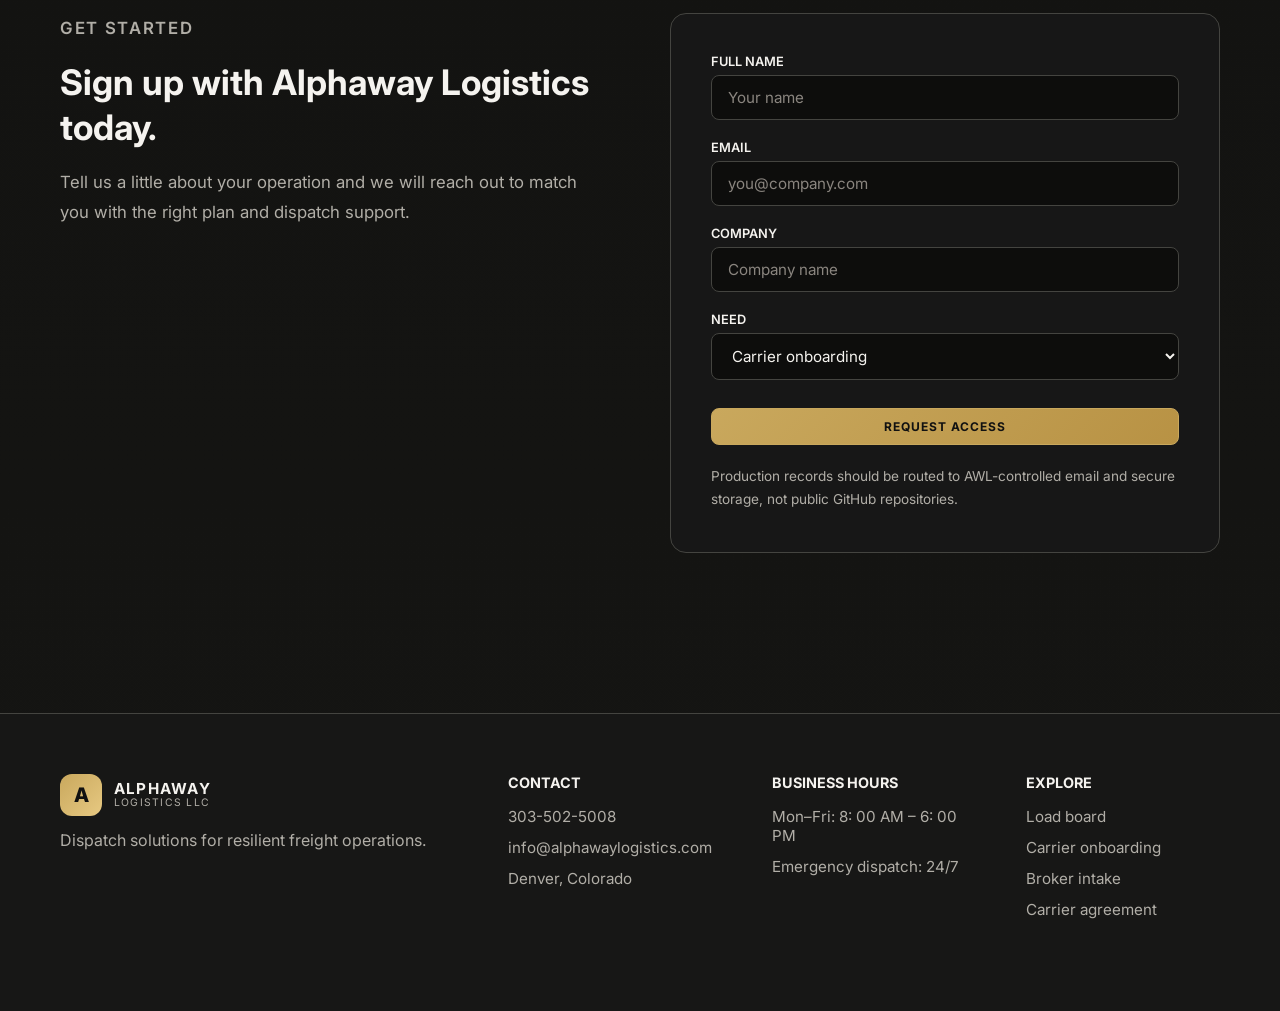
==== commit 9bedf76b: "Replace placeholder legal and onboarding flows with AWL process" ====
--- a/index.html
+++ b/index.html
@@ -27,8 +27,10 @@
                 <a href="#plans">Plans</a>
                 <a href="#about">About</a>
                 <a href="./loadboard.html">Load board</a>
+                <a href="./carrier-onboarding.html">Carrier onboarding</a>
+                <a href="./carrier-agreement.html">Carrier agreement</a>
+                <a href="./broker-intake.html">Broker intake</a>
                 <a href="./tms.html">TMS</a>
-                <a href="./admin.html">Admin</a>
                 <a href="#contact">Contact</a>
             </nav>
 
@@ -47,8 +49,8 @@
                     <h1>Built to move freight with more control, more visibility, and less chaos.</h1>
                     <p class="hero-subtitle">Alphaway Logistics helps carriers and brokers stay on top of every lane with responsive dispatch, nationwide relationships, and a smarter freight workflow.</p>
                     <div class="cta-row">
-                        <a class="primary-button" href="#signup">Get started</a>
-                        <a class="ghost-button" href="#plans">View plans</a>
+                        <a class="primary-button" href="./carrier-onboarding.html">Carrier onboarding</a>
+                        <a class="ghost-button" href="./broker-intake.html">Broker intake</a>
                     </div>
                     <ul class="hero-metrics">
                         <li><strong>24/7</strong><span>Dispatch support</span></li>
@@ -110,6 +112,17 @@
                         <h3>Carrier partnerships</h3>
                         <p>Connect with vetted trucking partners, broker relationships, and high-value opportunities nationwide.</p>
                     </article>
+                </div>
+            </div>
+        </section>
+
+        <section class="section-pad legal-notice">
+            <div class="container">
+                <div class="notice-box">
+                    <p class="eyebrow">Carrier compensation</p>
+                    <h2>AWL dispatch fee structure</h2>
+                    <p>AWL dispatch fees are service fees for dispatch coordination and lane support. The introductory carrier fee is 8% of gross on loads AWL dispatches. If the relationship continues, the carrier fee is 10% of gross. AWL is not a factoring company or quick-pay provider, and broker/factoring payment timing is separate from AWL dispatch services.</p>
+                    <p>For the full legal language, see the <a href="./carrier-agreement.html">AWL Carrier Service Agreement</a> and the <a href="./carrier-onboarding.html">carrier onboarding packet</a>.</p>
                 </div>
             </div>
         </section>
@@ -192,28 +205,30 @@
                     <p>Tell us a little about your operation and we will reach out to match you with the right plan and dispatch support.</p>
                 </div>
 
-                <form class="signup-form">
+                <form class="signup-form" data-mailto="operations@alphawaylogistics.com" data-subject="AWL business inquiry">
                     <label>
                         <span>Full name</span>
-                        <input type="text" placeholder="Your name">
+                        <input type="text" name="full_name" placeholder="Your name" required>
                     </label>
                     <label>
                         <span>Email</span>
-                        <input type="email" placeholder="you@company.com">
+                        <input type="email" name="email" placeholder="you@company.com" required>
                     </label>
                     <label>
                         <span>Company</span>
-                        <input type="text" placeholder="Company name">
-                    </label>
-                    <label>
-                        <span>Plan</span>
-                        <select>
-                            <option>Alpha</option>
-                            <option>Omega</option>
-                            <option>Not sure yet</option>
+                        <input type="text" name="company" placeholder="Company name" required>
+                    </label>
+                    <label>
+                        <span>Need</span>
+                        <select name="need">
+                            <option>Carrier onboarding</option>
+                            <option>Broker intake</option>
+                            <option>Dispatch support</option>
+                            <option>General inquiry</option>
                         </select>
                     </label>
                     <button class="primary-button" type="submit">Request access</button>
+                    <p class="form-note">Production records should be routed to AWL-controlled email and secure storage, not public GitHub repositories.</p>
                 </form>
             </div>
         </section>
@@ -253,7 +268,9 @@
                 <h3>Explore</h3>
                 <ul>
                     <li><a href="./loadboard.html">Load board</a></li>
-                    <li><a href="./admin.html">Admin panel</a></li>
+                    <li><a href="./carrier-onboarding.html">Carrier onboarding</a></li>
+                    <li><a href="./broker-intake.html">Broker intake</a></li>
+                    <li><a href="./carrier-agreement.html">Carrier agreement</a></li>
                 </ul>
             </div>
         </div>
--- a/css/style.css
+++ b/css/style.css
@@ -594,6 +594,149 @@
     margin-top: 8px;
 }
 
+.notice-box,
+.agreement-document,
+.onboarding-form {
+    background: var(--panel);
+    border: 1px solid var(--line);
+    border-radius: 16px;
+    padding: 32px;
+    box-shadow: var(--shadow);
+}
+
+.notice-box h2,
+.agreement-document h3,
+.form-section h3 {
+    margin-top: 0;
+}
+
+.notice-box p,
+.agreement-document p,
+.agreement-document li,
+.onboarding-form label,
+.form-note {
+    color: var(--muted);
+    line-height: 1.7;
+}
+
+.legal-page {
+    max-width: 980px;
+}
+
+.agreement-document {
+    margin-top: 24px;
+}
+
+.agreement-document h3 {
+    margin-top: 24px;
+    font-size: 1.1rem;
+    color: var(--text);
+}
+
+.agreement-document ul {
+    padding-left: 20px;
+}
+
+.legal-actions {
+    margin-top: 28px;
+    align-items: center;
+}
+
+.form-grid {
+    display: grid;
+    gap: 20px;
+}
+
+.two-col {
+    grid-template-columns: repeat(2, minmax(0, 1fr));
+}
+
+.onboarding-form {
+    display: flex;
+    flex-direction: column;
+    gap: 24px;
+}
+
+.onboarding-form label {
+    display: flex;
+    flex-direction: column;
+    gap: 8px;
+    font-size: 0.9rem;
+}
+
+.onboarding-form label span {
+    font-size: 0.78rem;
+    font-weight: 700;
+    letter-spacing: 0.08em;
+    text-transform: uppercase;
+    color: var(--text);
+}
+
+.onboarding-form input,
+.onboarding-form select,
+.onboarding-form textarea {
+    background: var(--bg);
+    border: 1px solid var(--line);
+    border-radius: 8px;
+    padding: 12px 16px;
+    color: var(--text);
+    font: inherit;
+}
+
+.onboarding-form textarea {
+    resize: vertical;
+    min-height: 120px;
+}
+
+.file-section {
+    padding-top: 12px;
+    border-top: 1px solid var(--line);
+}
+
+.file-section h3 {
+    margin-bottom: 18px;
+}
+
+.upload-grid {
+    display: grid;
+    grid-template-columns: repeat(2, minmax(0, 1fr));
+    gap: 20px;
+}
+
+.checkbox-row {
+    flex-direction: row !important;
+    align-items: flex-start;
+    gap: 12px !important;
+}
+
+.checkbox-row input {
+    width: 18px;
+    height: 18px;
+    margin-top: 4px;
+}
+
+.checkbox-row span {
+    color: var(--text);
+    line-height: 1.5;
+}
+
+.form-note {
+    margin: 0;
+    font-size: 0.85rem;
+}
+
+.board-source-note {
+    margin: 8px 0 0;
+    color: var(--muted);
+    font-size: 0.9rem;
+}
+
+.form-status {
+    margin: 0;
+    color: var(--success);
+    font-size: 0.9rem;
+}
+
 /* Footer */
 .site-footer {
     background: var(--bg-2);
